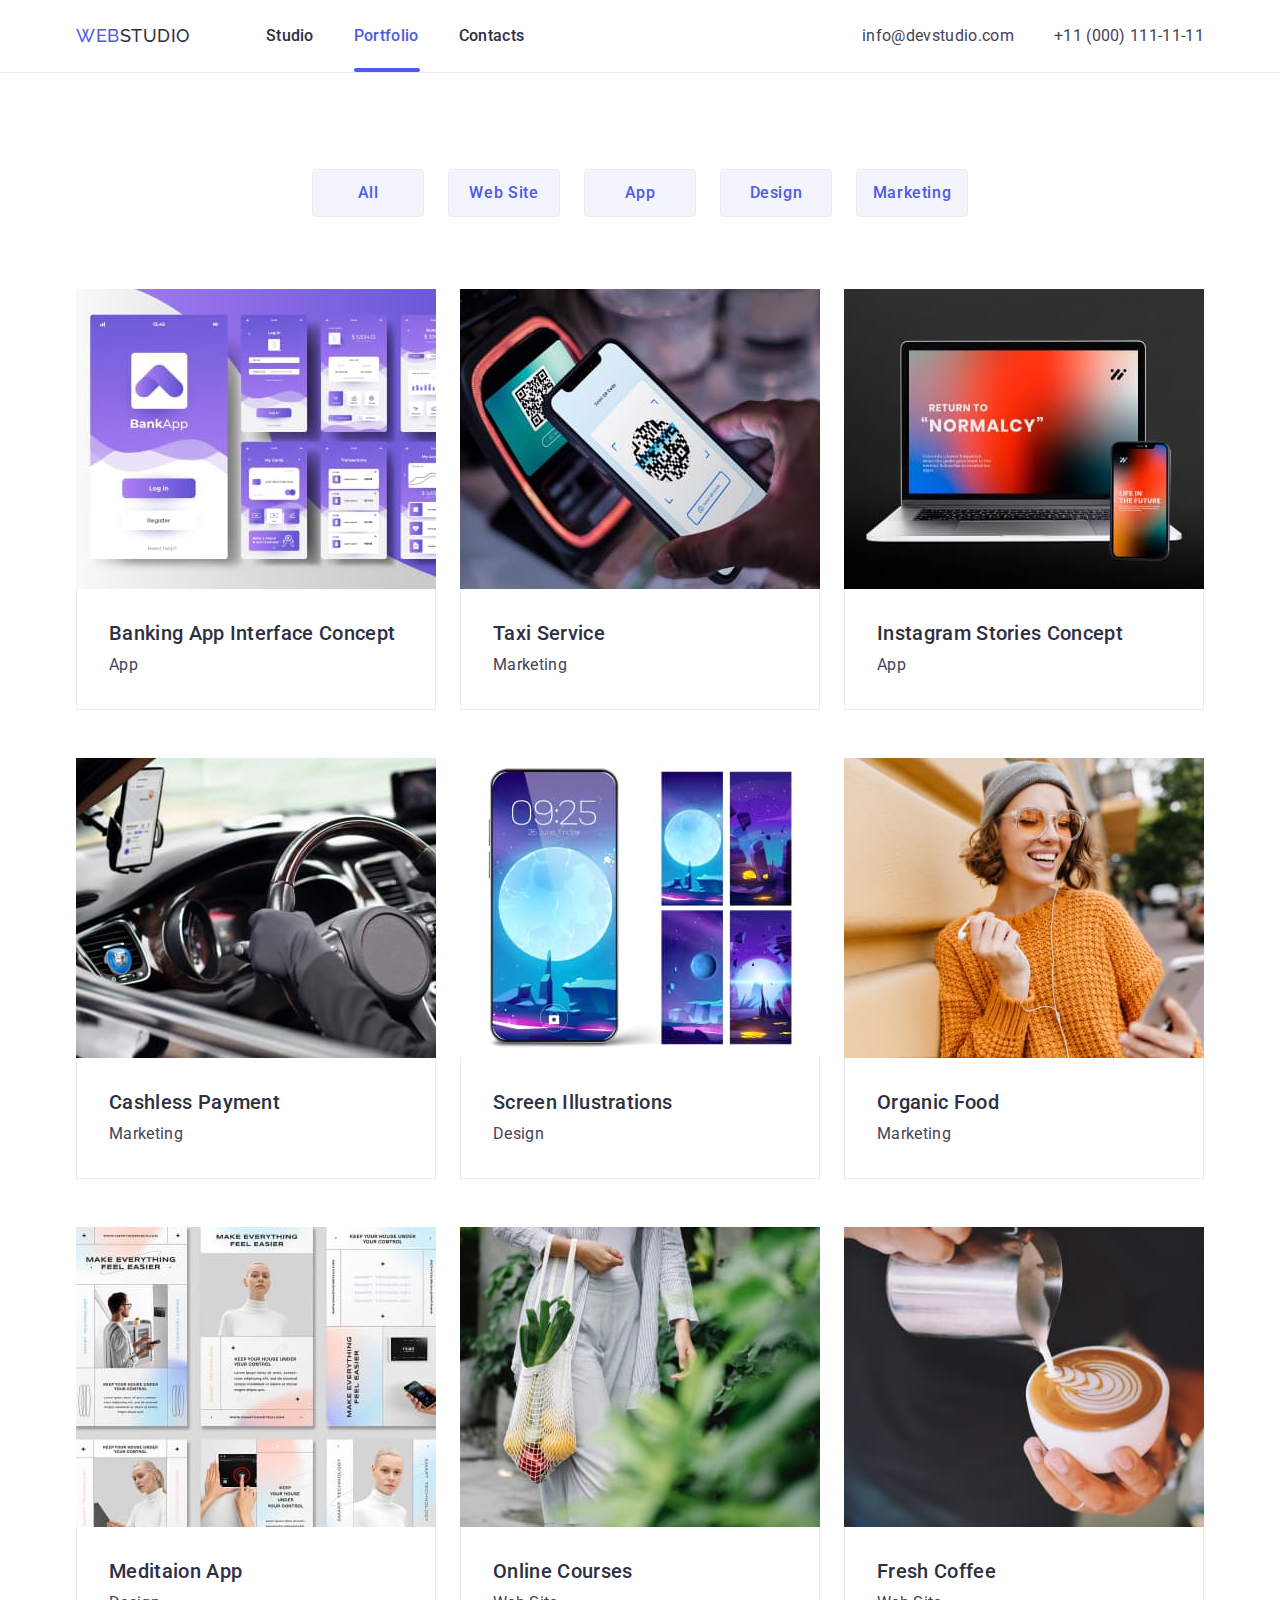
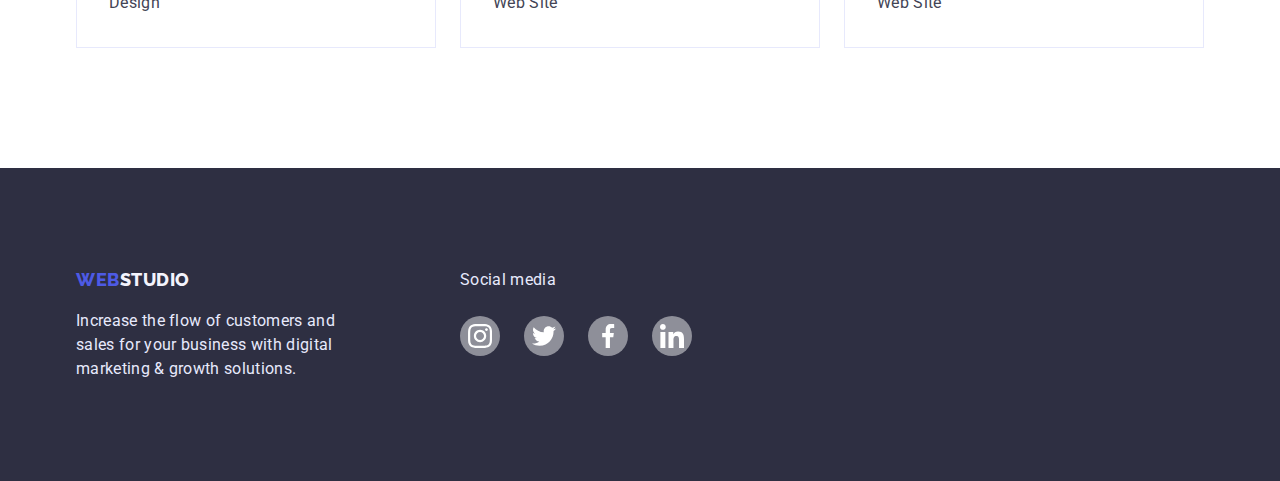
==== portfolio.html @ e722dc57 "Д.з.5" ====
<!DOCTYPE html>
<html lang="en">
  <head>
    <meta charset="UTF-8" />
    <meta http-equiv="X-UA-Compatible" content="IE=edge" />
    <meta name="viewport" content="width=device-width, initial-scale=1.0" />
    <title>WEBSTUDIO</title>
    <link rel="preconnect" href="https://fonts.googleapis.com" />
    <link rel="preconnect" href="https://fonts.gstatic.com" crossorigin />
    <link rel="preconnect" href="https://fonts.googleapis.com" />
    <link rel="preconnect" href="https://fonts.gstatic.com" crossorigin />
    <link
      href="https://fonts.googleapis.com/css2?family=Raleway:wght@800&family=Roboto:wght@400;500;700;900&display=swap"
      rel="stylesheet"
    />
    <link
      rel="stylesheet"
      href="https://cdnjs.cloudflare.com/ajax/libs/modern-normalize/1.0.0/modern-normalize.min.css"
    />
    <link
      rel="stylesheet"
      href="https://cdn.jsdelivr.net/npm/modern-normalize@1.1.0/modern-normalize.min.css"
    />
    <link rel="stylesheet" href="./css/styles.css" />
  </head>
  <body>
    <!-- Шапка сайту -->
    <header class="page-header">
      <!-- Навігація -->
      <div class="container page-header-container">
        <nav class="site-nav">
          <a href="./index.html" class="logo link"
            ><span class="part-logo">Web</span>Studio</a
          >
          <ul class="nav list">
            <li class="nav-item">
              <a class="nav-link link" href="./index.html">Studio</a>
            </li>

            <li class="nav-item">
              <a class="nav-link link portfolio-page" href="./portfolio.html">Portfolio</a>
            </li>

            <li class="nav-item"><a class="link" href="">Contacts</a></li>
          </ul>
        </nav>
        <!-- Котактні данні -->
        <address class="contacts">
          <ul class="cont list">
            <li class="cont-item">
              <a class="cont-link link mail" href="mailto:info@devstudio.com"
                >info@devstudio.com</a
              >
            </li>

            <li class="cont-item">
              <a class="cont-link link" href="tel:+110001111111"
                >+11 (000) 111-11-11</a
              >
            </li>
          </ul>
        </address>
      </div>
    </header>
    <main>
      <!-- Список можливостей -->
      <section class="capability">
        <div class="container">
          <h1 class="ghost">Capability</h1>
          <ul class="cap-list list">
            <li class="cap-filter list-item">
              <button class="filter-button" type="button">All</button>
            </li>

            <li class="cap-filter list-item">
              <button class="filter-button" type="button">Web Site</button>
            </li>

            <li class="cap-filter list-item">
              <button class="filter-button" type="button">App</button>
            </li>

            <li class="cap-filter list-item">
              <button class="filter-button" type="button">Design</button>
            </li>

            <li class="cap-filter list-item">
              <button class="filter-button" type="button">Marketing</button>
            </li>
          </ul>
          
          
          <h2 class="ghost">List-capability</h2>
            <ul class="portfolio-list list">
            <li class="portfolio-item">
              <a class="card-link link" href=""
                ><div class="card-overlay"><img
                  src="./images/portfolio_img/img-1.jpg"
                  alt="Bank blanlk"
                  width="360"
                />
              <p class="overlay">14 Stylish and User-Friendly App Design Concepts · Task Manager App · Calorie Tracker App · Exotic Fruit Ecommerce App · Cloud Storage App</p>
            </div>
                <div class="photo-decor">
                  <h3 class="item-title">Banking App Interface Concept</h3>
                  <p class="text">App</p>
                </div></a
              >
            </li>

            <li class="portfolio-item">
              <a class="card-link link" href=""
                ><div class="card-overlay"><img
                  src="./images/portfolio_img/img-2.jpg"
                  alt="The driver is behind the wheel"
                  width="360"
                />
              <p class="overlay">14 Stylish and User-Friendly App Design Concepts · Task Manager App · Calorie Tracker App · Exotic Fruit Ecommerce App · Cloud Storage App</p>
            </div>
                <div class="photo-decor">
                  <h3 class="item-title">Taxi Service</h3>
                  <p class="text">Marketing</p>
                </div></a
              >
            </li>

            <li class="portfolio-item">
              <a class="card-link link" href=""
                ><div class="card-overlay"><img
                  src="./images/portfolio_img/img-3.jpg"
                  alt="Layouts of social media pages"
                  width="360"
                />
              <p class="overlay">14 Stylish and User-Friendly App Design Concepts · Task Manager App · Calorie Tracker App · Exotic Fruit Ecommerce App · Cloud Storage App</p>
            </div>
                <div class="photo-decor">
                  <h3 class="item-title">Instagram Stories Concept</h3>
                  <p class="text">App</p>
                </div></a
              >
            </li>

            <li class="portfolio-item">
              <a class="card-link link" href=""
                ><div class="card-overlay"><img
                  src="./images/portfolio_img/img-4.jpg"
                  alt="The phone scans the QR code"
                  width="360"
                />
              <p class="overlay">14 Stylish and User-Friendly App Design Concepts · Task Manager App · Calorie Tracker App · Exotic Fruit Ecommerce App · Cloud Storage App</p>
            </div>
                <div class="photo-decor">
                  <h3 class="item-title">Cashless Payment</h3>
                  <p class="text">Marketing</p>
                </div></a
              >
            </li>

            <li class="portfolio-item">
              <a class="card-link link" href=""
                ><div class="card-overlay"><img
                  src="./images/portfolio_img/img-5.jpg"
                  alt="Themes for smartphone"
                  width="360"
                />
              <p class="overlay">14 Stylish and User-Friendly App Design Concepts · Task Manager App · Calorie Tracker App · Exotic Fruit Ecommerce App · Cloud Storage App</p>
            </div>
                <div class="photo-decor">
                  <h3 class="item-title">Screen Illustrations</h3>
                  <p class="text">Design</p>
                </div></a
              >
            </li>

            <li class="portfolio-item">
              <a class="card-link link" href=""
                ><div class="card-overlay"><img
                  src="./images/portfolio_img/img-6.jpg"
                  alt="Woman with vegetables"
                  width="360"
                />
              <p class="overlay">14 Stylish and User-Friendly App Design Concepts · Task Manager App · Calorie Tracker App · Exotic Fruit Ecommerce App · Cloud Storage App</p>
            </div>
                <div class="photo-decor">
                  <h3 class="item-title">Organic Food</h3>
                  <p class="text">Marketing</p>
                </div></a
              >
            </li>

            <li class="portfolio-item">
              <a class="card-link link" href=""
                ><div class="card-overlay"><img
                  src="./images/portfolio_img/img-7.jpg"
                  alt="Smartphone and laptop"
                  width="360"
                />
              <p class="overlay">14 Stylish and User-Friendly App Design Concepts · Task Manager App · Calorie Tracker App · Exotic Fruit Ecommerce App · Cloud Storage App</p>
            </div>
                <div class="photo-decor">
                  <h3 class="item-title">Meditaion App</h3>
                  <p class="text">Design</p>
                </div></a
              >
            </li>

            <li class="portfolio-item">
             <a class="card-link link" href=""
                ><div class="card-overlay"><img
                  src="./images/portfolio_img/img-8.jpg"
                  alt="A woman in headphones and glasses is smilin g"
                  width="360"
                />
              <p class="overlay">14 Stylish and User-Friendly App Design Concepts · Task Manager App · Calorie Tracker App · Exotic Fruit Ecommerce App · Cloud Storage App</p>
            </div> 
                <div class="photo-decor">
                  <h3 class="item-title">Online Courses</h3>
                  <p class="text">Web Site</p>
                </div></a
              >
            </li>

            <li class="portfolio-item">
              <a class="card-link link" href=""
                ><div class="card-overlay"><img
                  src="./images/portfolio_img/img-9.jpg"
                  alt="A cup of coffee"
                  width="360"
                />
              <p class="overlay">14 Stylish and User-Friendly App Design Concepts · Task Manager App · Calorie Tracker App · Exotic Fruit Ecommerce App · Cloud Storage App</p>
            </div>
                <div class="photo-decor">
                  <h3 class="item-title">Fresh Coffee</h3>
                  <p class="text">Web Site</p>
                </div></a
              >
            </li>
          </ul>
        </div>
      </section>
    </main>
    <!-- Підвал -->
    <footer class="page-footer">
      <div class="container footer-conteiner">
        <div class="footer-logo">
          <a href="./index.html" class="logo link"
            ><span class="part-logo">Web</span>Studio</a
          >
          <p class="text-footer">
            Increase the flow of customers and sales for your business with
            digital marketing & growth solutions.
          </p>
        </div>
        <div class="soc-media">
          <p class="soc-media-text">Social media</p>
          <ul class="soc-media-list list">
            <li class="soc-media-item"><a class="cos-media-link" href=""
            ><svg class="soc-icon"  width="24" height="24">
              <use href="./images/icons.svg#instagram"></use></svg
          ></a></li>
            <li class="soc-media-item"><a class="cos-media-link" href=""
            ><svg class="soc-icon" width="24" height="24">
              <use href="./images/icons.svg#twitter"></use></svg
          ></a></li>
            <li class="soc-media-item"><a class="cos-media-link" href=""
            ><svg class="soc-icon" width="24" height="24">
              <use href="./images/icons.svg#facebook"></use></svg
          ></a></li>
            <li class="soc-media-item"><a class="cos-media-link" href=""
            ><svg class="soc-icon" width="24" height="24">
              <use href="./images/icons.svg#linkedin"></use></svg
          ></a></li>
          </ul>
        </div>
      </footer>
  </body>
</html>
---- css/styles.css ----
/*! =========== ЗАГАЛЬНІ СТИЛІ ========== */
*,
*::before,
*::after {
    box-sizing: border-box;
}

h1,
h2,
h3,
h4,
p {
    margin-top: 0;
    margin-bottom: 0;
}

ul,
ol {
    margin-top: 0;
    margin-bottom: 0;
    padding-left: 0;
}

address {
    font-style: normal;
}

button {
    cursor: pointer;
}

img {
    display: block;
}

:root {
    --primery-brand-color: #4D5AE5;
    --pressed-state-color: #404BBF;
    --dark-color: #2E2F42;
    --succes-color: #31D0AA;
    --text-color: #434455;
    --subtle-text-color: #8E8F99;
    --accent-color: #E7E9FC;
    --light-color: #F4F4FD;
    --modal-overlay-color: #2E2F42;
    --hero-background-color: #2E2F42;
    --primery-bcg-color: #FFFFFF;
    --card-set-gap: 24px
}

.list {
    list-style: none;
}

.link {
    text-decoration: none;
}

body {
    background-color: var(--primery-bcg-color);
    color: var(--text-color);
    font-family: 'Roboto', sans-serif;
    font-size: 16px;
    line-height: 1.5;
    letter-spacing: 0.02em;
}

.section-title {
    color: var(--dark-color);
    font-weight: 700;
    font-size: 36px;
    line-height: 1.11;
    text-align: center;
    margin-bottom: 72px;
}

.item-title {
    color: var(--dark-color);
    font-weight: 500;
    font-size: 20px;
    line-height: 1.2;
    margin-bottom: 8px;
}

.container {
    width: 1158px;
    padding-left: 15px;
    padding-right: 15px;
    margin-left: auto;
    margin-right: auto;
}



/**!=========== СТИЛІ ДЛЯ index.html ========== */
/** =========== ШАПКА САЙТУ ========== */

.page-header {
    border-bottom: 1px solid var(--accent-color);
}

.page-header-container,
.site-nav,
.nav,
.cont.list {
    display: flex;
    align-items: center;
}

.page-header-container {
    justify-content: space-between;
    padding-top: var(--card-set-gap);
    padding-bottom: var(--card-set-gap);
}

.mail,
.nav-item:not(:last-child) {
    margin-right: 40px;
}


.logo {
    font-family: 'Raleway', sans-serif;
    color: var(--dark-color);
    text-transform: uppercase;
    font-weight: 800;
    font-size: 18px;
    line-height: 1.33;
    letter-spacing: 0.03em;
    margin-right: 76px;
    transition: color 250ms cubic-bezier(0.4, 0, 0.2, 1);
}

.logo:hover,
.logo:focus {
    color: var(--pressed-state-color);
}

.part-logo {
    color: var(--primery-brand-color);
    transition: color 250ms cubic-bezier(0.4, 0, 0.2, 1);
}

.part-logo:hover,
.part-logo:focus {
    color: var(--dark-color);
}

/* =========== НАВІГАЦІЯ ========== */
.site-nav .link {
    color: var(--dark-color);
    font-weight: 500;
    transition: color 250ms cubic-bezier(0.4, 0, 0.2, 1);
}

.site-nav .link:hover,
.site-nav .link:focus,
.contacts .link:hover,
.contacts .link:focus {
    color: var(--pressed-state-color);
}

.studio-page[href="./index.html"] {
    color: var(--primery-brand-color);
}


.studio-page[href="./index.html"]::after {
    content: "";
    display: block;
    width: 48px;
    height: 4px;
    border-radius: 2px;
    background-color: var(--primery-brand-color);
    position: absolute;
    margin-top: 20px;
}

/* =========== КОНТАКТНІ ДАННІ ========== */
.contacts .link {
    color: var(--text-color);
    transition: color 250ms cubic-bezier(0.4, 0, 0.2, 1);
}


/* !=========== ОСНОВНИЙ КОНТЕНТ ========== */

/** =========== СЕКЦІЯ ГЕРОЙ ========== */
.hero {
    text-align: center;
    background-color: var(--hero-background-color);
    padding-top: 188px;
    padding-bottom: 188px;

    background-image: linear-gradient(rgba(46, 47, 66, 0.7), rgba(46, 47, 66, 0.7)),
        url(../images/people-office.jpg);
    background-size: cover;
    max-width: 1440px;
    margin: 0 auto;
}

.primary-title {
    color: var(--primery-bcg-color);
    font-weight: 700;
    font-size: 56px;
    line-height: 1.071;
    text-align: center;
    margin: 0 auto 48px;
    width: 496px;

}

.order-button {
    display: inline-block;
    padding: 16px 32px;
    min-width: 170px;
    border-radius: 4px;
    background-color: var(--primery-brand-color);
    border: 2px solid transparent;

    text-align: center;
    color: var(--primery-bcg-color);
    font-family: 'Roboto', sans-serif;
    font-weight: 500;
    font-size: 16px;
    line-height: 1.5;

    transition: background-color 250ms cubic-bezier(0.4, 0, 0.2, 1);

}

.order-button:hover,
.order-button:focus {
    background-color: var(--pressed-state-color);
}

/** =========== ПЕРЕЛІК ПЕРЕВАГ ========== */
.section {
    padding-top: 120px;
    padding-bottom: 120px;
}

.preference {
    padding-bottom: 0;
}

.ghost {
    position: absolute;
    width: 1px;
    height: 1px;
    margin: -1px;
    border: 0;
    padding: 0;
    white-space: nowrap;
    clip-path: inset(100%);
    clip: rect(0 0 0 0);
    overflow: hidden;
}

.pref-list {
    display: flex;

}

.pref-item:not(:last-child) {
    margin-right: var(--card-set-gap);
}

.icon {
    display: flex;
    justify-content: center;
    background-color: var(--light-color);
    padding-top: 24px;
    padding-bottom: 24px;
    fill: var(--dark-color);
}

/* .pref-item::before {
    content: "";
    display: block;
    height: 112px;
    background-color: var(--light-color);
    background-size: contain;
    background-repeat: no-repeat;
    background-position: center;
}

.pref-item:nth-child(1)::before {
    background-image: url(../images/icons-ni/icon-antenna.svg);
}

.pref-item:nth-child(2)::before {
    background-image: url(../images/icons-ni/Icon-clock.svg);
}

.pref-item:nth-child(3)::before {
    background-image: url(../images/icons-ni/Icon-pc.svg);
}

.pref-item:nth-child(4)::before {
    background-image: url(../images/icons-ni/Icon-cosmo.svg);
} */

/** =========== НАШІ ПРОЕКТИ ==========  */
.proj-list {
    display: flex;
}

.proj-item:not(:last-child) {
    margin-right: var(--card-set-gap);
}

/** =========== ЧЛЕНИ КОМАНДИ ========== */
.team-list {
    display: flex;
    text-align-last: center;
}

.team-member:not(:last-child) {
    margin-right: var(--card-set-gap);
}

.team {
    background-color: var(--light-color);
}

.team-member {
    box-shadow: 0px 1px 6px rgba(46, 47, 66, 0.08), 0px 1px 1px rgba(46, 47, 66, 0.16), 0px 2px 1px rgba(46, 47, 66, 0.08);
}

.photo-team-decor {
    color: var(--text-color);
    border: 1px solid var(--accent-color);
    border-top: none;
    padding: 32px 16px;
    background-color: var(--primery-bcg-color);
}

.soc-list {
    margin-top: 8px;
    display: flex;
    gap: 24px;
    /* justify-content: center; */
}

.soc-link {
    display: flex;
    width: 40px;
    height: 40px;
    border-radius: 50%;
    background-color: var(--primery-brand-color);
    justify-content: center;
    align-items: center;
    transition: background-color 250ms cubic-bezier(0.4, 0, 0.2, 1);
}

.soc-link:hover,
.soc-link:focus {
    background-color: var(--pressed-state-color);

}

.soc-icon {
    fill: var(--primery-bcg-color);
}

/** =========== Клієнти ========== */
.customers {
    text-align: center;
}

.customers-title {
    font-weight: 700;
    font-size: 36px;
    line-height: 1.11;
}

.customers-list {
    display: flex;
    gap: var(--card-set-gap);
    justify-content: center;
    margin-top: 72px;
}

.customers-link {
    display: block;
    border: 1px solid var(--subtle-text-color);
    border-radius: 4px;
    fill: var(--subtle-text-color);
    padding: 16px 32px;

    transition: fill 250ms cubic-bezier(0.4, 0, 0.2, 1),
        border-color 250ms cubic-bezier(0.4, 0, 0.2, 1);
}

.customers-link:hover,
.customers-link:focus {
    fill: var(--pressed-state-color);
    border-color: var(--pressed-state-color);
}


/*! =========== ПІДВАЛ ========== */
.page-footer {
    background-color: var(--modal-overlay-color);
    color: var(--accent-color);
    padding-top: 100px;
    padding-bottom: 100px;
}

.footer-conteiner {
    display: flex;
}

.page-footer .part-logo,
.page-footer .link {
    transition: color 250ms cubic-bezier(0.4, 0, 0.2, 1);
}

.page-footer .link,
.page-footer .part-logo:hover,
.page-footer .part-logo:focus {
    color: var(--light-color);
}

.page-footer .link:hover,
.page-footer .link:focus {
    color: var(--primery-brand-color);
}

.text-footer {
    margin-top: 16px;
    width: 264px;
}

.soc-media {
    display: inline-block;
    margin-left: 120px;
}

.soc-media-text {
    margin-bottom: 24px;
}

.soc-media-list {
    display: flex;
    gap: 24px;
}


.cos-media-link {
    display: flex;
    width: 40px;
    height: 40px;
    border-radius: 50%;
    background-color: var(--subtle-text-color);
    justify-content: center;
    align-items: center;

    transition: background-color 250ms cubic-bezier(0.4, 0, 0.2, 1);
}

.cos-media-link:hover,
.cos-media-link:focus {
    background-color: var(--succes-color);
}

/* .footer-logo {margin-left: ;} */

/**! =========== СТИЛІ ДЛЯ portfolio.html ========= */
/** ========== Список можливостей ========= */
.portfolio-page[href="./portfolio.html"] {
    color: var(--primery-brand-color);
}

.portfolio-page[href="./portfolio.html"]::after {
    content: "";
    display: block;
    width: 66px;
    height: 4px;
    border-radius: 2px;
    background-color: var(--primery-brand-color);
    position: absolute;
    margin-top: 20px;
}

.capability {
    padding-top: 96px;
    padding-bottom: 120px;
}

.cap-list {
    display: flex;
    margin-bottom: 72px;
    justify-content: center;
}

.cap-filter:not(:last-child) {
    margin-right: var(--card-set-gap);
}

.portfolio-list {
    font-family: 'Roboto', sans-serif;
    font-size: 16px;
    line-height: 1.5;
    letter-spacing: 0.02em;

    display: flex;
    flex-wrap: wrap;
    /* margin-left: calc(-1 * var(--card-set-gap));
    margin-top: calc(-2 * var(--card-set-gap)); */
    row-gap: calc(2*var(--card-set-gap));
    column-gap: var(--card-set-gap);
}

.portfolio-item {
    /* flex-basis: calc(100%/ 3 - var(--card-set-gap)); */
    /* margin-left: var(--card-set-gap);
    margin-top: calc(2 * var(--card-set-gap)); */
    flex-basis: calc(100%-(2*var(--card-set-gap))/3);
    /* flex-basis: calc(100%/3 - var(--card-set-gap)); */

    transition: box-shadow 250ms cubic-bezier(0.4, 0, 0.2, 1);
}

.portfolio-item:hover {
    box-shadow: 0px 1px 6px rgba(46, 47, 66, 0.08), 0px 1px 1px rgba(46, 47, 66, 0.16), 0px 2px 1px rgba(46, 47, 66, 0.08);
}

.photo-decor {
    color: var(--text-color);
    border: 1px solid var(--accent-color);
    border-top: none;
    padding: 32px;
    background-color: var(--primery-bcg-color);
}

.filter-button {
    width: 112px;
    height: 48px;

    background-color: var(--light-color);
    color: var(--primery-brand-color);
    font-family: 'Roboto', sans-serif;
    font-weight: 500;
    font-size: 16px;
    line-height: 1.5;
    letter-spacing: 0.04em;

    border: 1px solid var(--accent-color);
    border-radius: 4px;

    transition: background-color 250ms cubic-bezier(0.4, 0, 0.2, 1),
        color 250ms cubic-bezier(0.4, 0, 0.2, 1),
        box-shadow 250ms cubic-bezier(0.4, 0, 0.2, 1);
}

.filter-button:hover,
.filter-button:focus {
    background-color: var(--pressed-state-color);
    color: var(--primery-bcg-color);
    box-shadow: 0px 3px 1px rgba(0, 0, 0, 0.1), 0px 2px 1px rgba(0, 0, 0, 0.08), 0px 2px 2px rgba(0, 0, 0, 0.12);
}

.card-overlay {
    position: relative;
    overflow: hidden;

}

.overlay {
    font-family: 'Roboto';
    font-size: 16px;
    line-height: 1.5;
    letter-spacing: 0.02em;
    color: var(--light-color);

    padding-top: 40px;
    padding-left: 32px;
    padding-right: 32px;
    background-color: var(--primery-brand-color);

    display: inline-block;
    position: absolute;
    top: 0;
    left: 0;
    width: 100%;
    height: 100%;
    overflow: auto;
    transform: translate(0, 100%);
    transition: transform 250ms cubic-bezier(0.4, 0, 0.2, 1);
}

.card-link:hover .overlay,
.card-link:focus .overlay {
    transform: translate(0, 0);
}

/*! ============ Модальне вікно =========== */
.backdrop {
    position: fixed;
    top: 0;
    left: 0;
    width: 100%;
    height: 100%;
    background-color: rgba(46, 47, 66, 0.4);
    z-index: 150;
    transition: visibility 250ms cubic-bezier(0.4, 0, 0.2, 1),
        opacity 800ms cubic-bezier(0.4, 0, 0.2, 1);
}

.backdrop.is-hidden {
    visibility: hidden;
    opacity: 0;
    pointer-events: none;
}

.modal {
    position: absolute;
    width: 408px;
    height: 576px;
    background-color: #fcfcfc;
    top: 50%;
    left: 50%;
    transform: translate(-50%, -50%);

}

.modal-close {
    position: absolute;
    top: 24px;
    right: 24px;
    display: flex;
    justify-content: center;
    align-items: center;
    width: 24px;
    height: 24px;
    border: 1px solid rgba(0, 0, 0, 0.1);
    border-radius: 50%;
    background-color: #E7E9FC;
    transition: background-color 250ms cubic-bezier(0.4, 0, 0.2, 1);
    transition: fill 250ms cubic-bezier(0.4, 0, 0.2, 1);
}


.modal-close:hover,
.modal-close:focus {
    fill: var(--primery-bcg-color);
    background-color: var(--pressed-state-color);
}
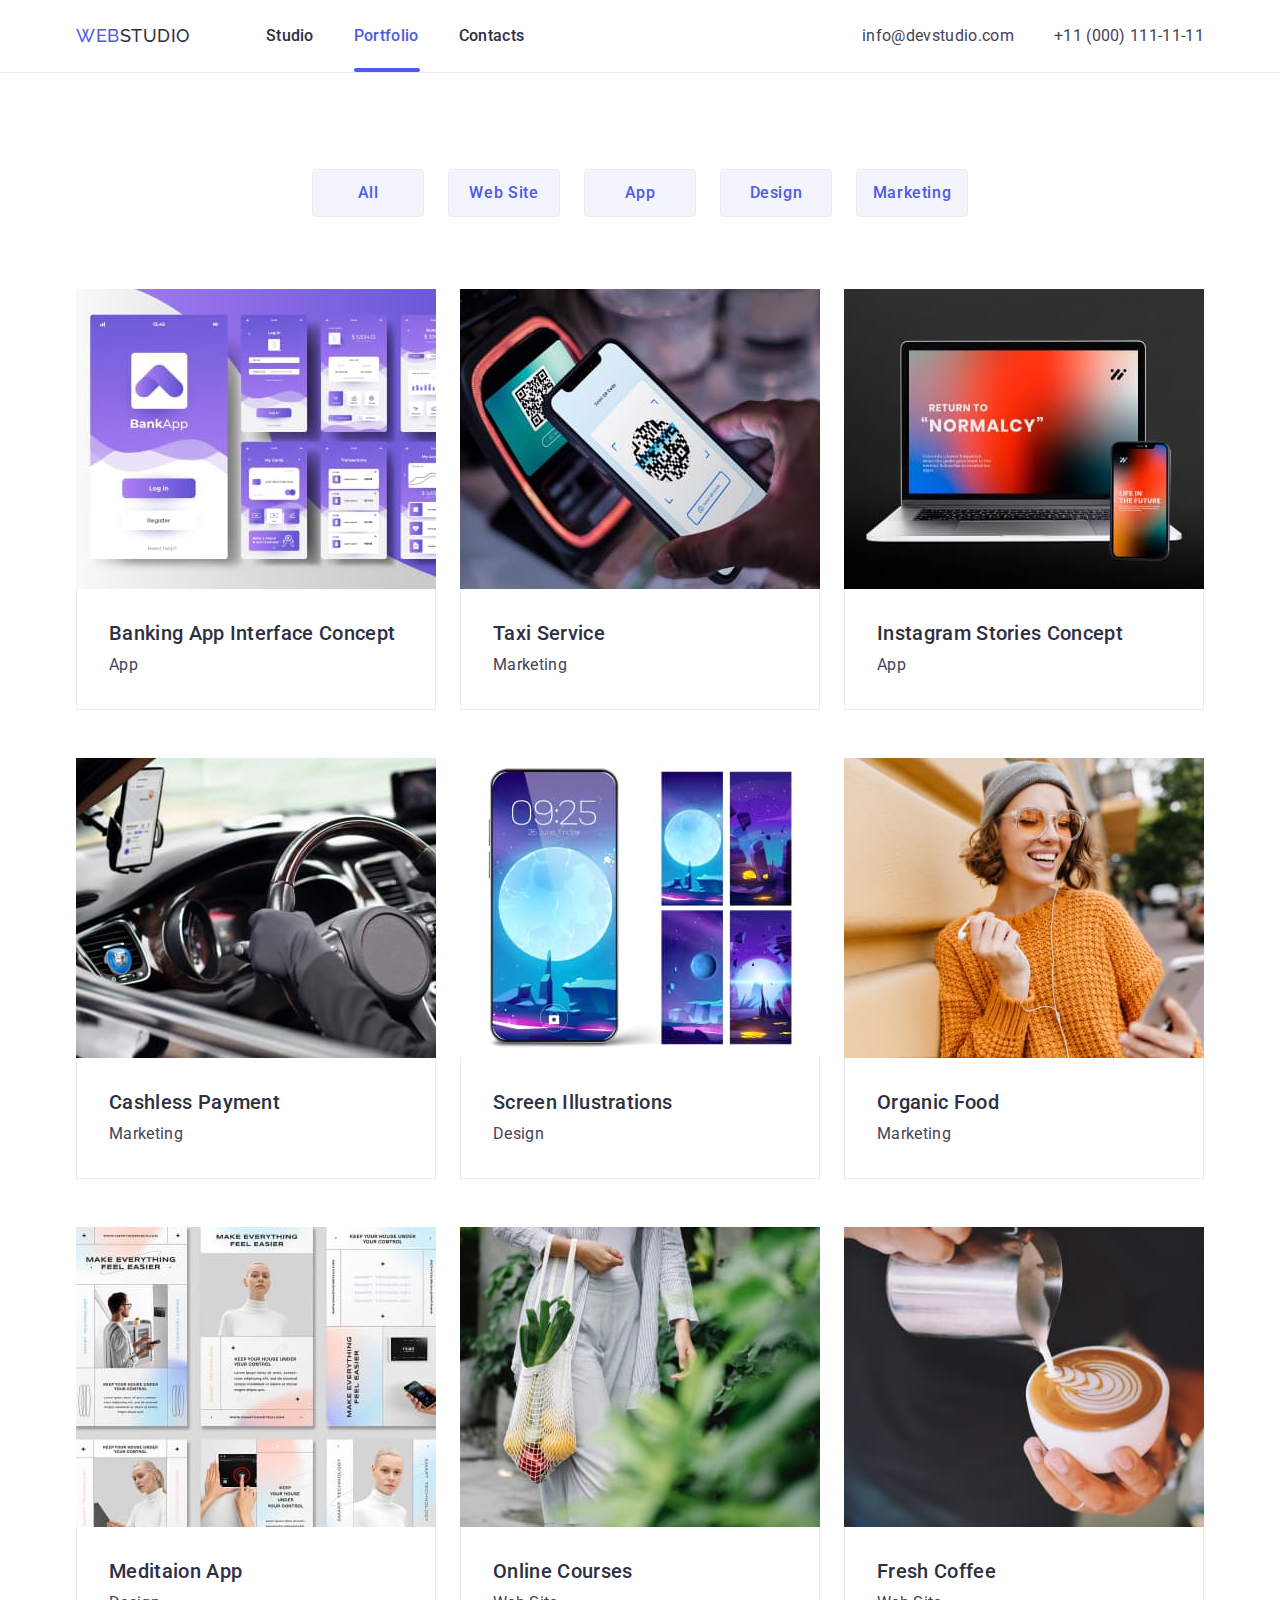
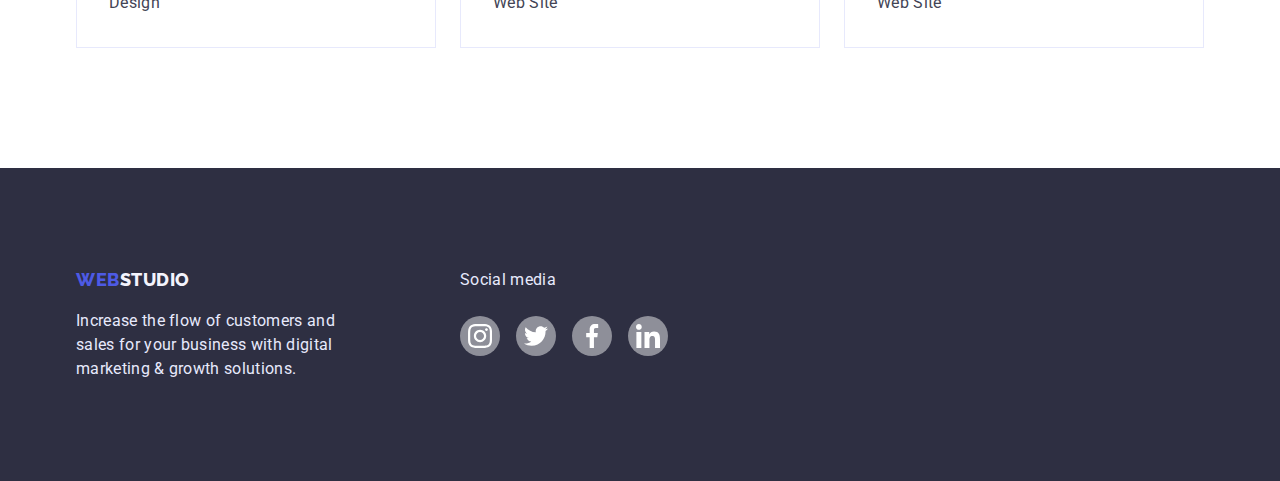
==== commit b3e73e87: "д.з.5.3" ====
--- a/portfolio.html
+++ b/portfolio.html
@@ -38,7 +38,9 @@
             </li>
 
             <li class="nav-item">
-              <a class="nav-link link portfolio-page" href="./portfolio.html">Portfolio</a>
+              <a class="nav-link link portfolio-page" href="./portfolio.html"
+                >Portfolio</a
+              >
             </li>
 
             <li class="nav-item"><a class="link" href="">Contacts</a></li>
@@ -88,19 +90,23 @@
               <button class="filter-button" type="button">Marketing</button>
             </li>
           </ul>
-          
-          
+
           <h2 class="ghost">List-capability</h2>
-            <ul class="portfolio-list list">
-            <li class="portfolio-item">
-              <a class="card-link link" href=""
-                ><div class="card-overlay"><img
-                  src="./images/portfolio_img/img-1.jpg"
-                  alt="Bank blanlk"
-                  width="360"
-                />
-              <p class="overlay">14 Stylish and User-Friendly App Design Concepts · Task Manager App · Calorie Tracker App · Exotic Fruit Ecommerce App · Cloud Storage App</p>
-            </div>
+          <ul class="portfolio-list list">
+            <li class="portfolio-item">
+              <a class="card-link link" href=""
+                ><div class="card-overlay">
+                  <img
+                    src="./images/portfolio_img/img-1.jpg"
+                    alt="Bank blanlk"
+                    width="360"
+                  />
+                  <p class="overlay">
+                    14 Stylish and User-Friendly App Design Concepts · Task
+                    Manager App · Calorie Tracker App · Exotic Fruit Ecommerce
+                    App · Cloud Storage App
+                  </p>
+                </div>
                 <div class="photo-decor">
                   <h3 class="item-title">Banking App Interface Concept</h3>
                   <p class="text">App</p>
@@ -110,13 +116,18 @@
 
             <li class="portfolio-item">
               <a class="card-link link" href=""
-                ><div class="card-overlay"><img
-                  src="./images/portfolio_img/img-2.jpg"
-                  alt="The driver is behind the wheel"
-                  width="360"
-                />
-              <p class="overlay">14 Stylish and User-Friendly App Design Concepts · Task Manager App · Calorie Tracker App · Exotic Fruit Ecommerce App · Cloud Storage App</p>
-            </div>
+                ><div class="card-overlay">
+                  <img
+                    src="./images/portfolio_img/img-2.jpg"
+                    alt="The driver is behind the wheel"
+                    width="360"
+                  />
+                  <p class="overlay">
+                    14 Stylish and User-Friendly App Design Concepts · Task
+                    Manager App · Calorie Tracker App · Exotic Fruit Ecommerce
+                    App · Cloud Storage App
+                  </p>
+                </div>
                 <div class="photo-decor">
                   <h3 class="item-title">Taxi Service</h3>
                   <p class="text">Marketing</p>
@@ -126,13 +137,18 @@
 
             <li class="portfolio-item">
               <a class="card-link link" href=""
-                ><div class="card-overlay"><img
-                  src="./images/portfolio_img/img-3.jpg"
-                  alt="Layouts of social media pages"
-                  width="360"
-                />
-              <p class="overlay">14 Stylish and User-Friendly App Design Concepts · Task Manager App · Calorie Tracker App · Exotic Fruit Ecommerce App · Cloud Storage App</p>
-            </div>
+                ><div class="card-overlay">
+                  <img
+                    src="./images/portfolio_img/img-3.jpg"
+                    alt="Layouts of social media pages"
+                    width="360"
+                  />
+                  <p class="overlay">
+                    14 Stylish and User-Friendly App Design Concepts · Task
+                    Manager App · Calorie Tracker App · Exotic Fruit Ecommerce
+                    App · Cloud Storage App
+                  </p>
+                </div>
                 <div class="photo-decor">
                   <h3 class="item-title">Instagram Stories Concept</h3>
                   <p class="text">App</p>
@@ -142,13 +158,18 @@
 
             <li class="portfolio-item">
               <a class="card-link link" href=""
-                ><div class="card-overlay"><img
-                  src="./images/portfolio_img/img-4.jpg"
-                  alt="The phone scans the QR code"
-                  width="360"
-                />
-              <p class="overlay">14 Stylish and User-Friendly App Design Concepts · Task Manager App · Calorie Tracker App · Exotic Fruit Ecommerce App · Cloud Storage App</p>
-            </div>
+                ><div class="card-overlay">
+                  <img
+                    src="./images/portfolio_img/img-4.jpg"
+                    alt="The phone scans the QR code"
+                    width="360"
+                  />
+                  <p class="overlay">
+                    14 Stylish and User-Friendly App Design Concepts · Task
+                    Manager App · Calorie Tracker App · Exotic Fruit Ecommerce
+                    App · Cloud Storage App
+                  </p>
+                </div>
                 <div class="photo-decor">
                   <h3 class="item-title">Cashless Payment</h3>
                   <p class="text">Marketing</p>
@@ -158,13 +179,18 @@
 
             <li class="portfolio-item">
               <a class="card-link link" href=""
-                ><div class="card-overlay"><img
-                  src="./images/portfolio_img/img-5.jpg"
-                  alt="Themes for smartphone"
-                  width="360"
-                />
-              <p class="overlay">14 Stylish and User-Friendly App Design Concepts · Task Manager App · Calorie Tracker App · Exotic Fruit Ecommerce App · Cloud Storage App</p>
-            </div>
+                ><div class="card-overlay">
+                  <img
+                    src="./images/portfolio_img/img-5.jpg"
+                    alt="Themes for smartphone"
+                    width="360"
+                  />
+                  <p class="overlay">
+                    14 Stylish and User-Friendly App Design Concepts · Task
+                    Manager App · Calorie Tracker App · Exotic Fruit Ecommerce
+                    App · Cloud Storage App
+                  </p>
+                </div>
                 <div class="photo-decor">
                   <h3 class="item-title">Screen Illustrations</h3>
                   <p class="text">Design</p>
@@ -174,13 +200,18 @@
 
             <li class="portfolio-item">
               <a class="card-link link" href=""
-                ><div class="card-overlay"><img
-                  src="./images/portfolio_img/img-6.jpg"
-                  alt="Woman with vegetables"
-                  width="360"
-                />
-              <p class="overlay">14 Stylish and User-Friendly App Design Concepts · Task Manager App · Calorie Tracker App · Exotic Fruit Ecommerce App · Cloud Storage App</p>
-            </div>
+                ><div class="card-overlay">
+                  <img
+                    src="./images/portfolio_img/img-6.jpg"
+                    alt="Woman with vegetables"
+                    width="360"
+                  />
+                  <p class="overlay">
+                    14 Stylish and User-Friendly App Design Concepts · Task
+                    Manager App · Calorie Tracker App · Exotic Fruit Ecommerce
+                    App · Cloud Storage App
+                  </p>
+                </div>
                 <div class="photo-decor">
                   <h3 class="item-title">Organic Food</h3>
                   <p class="text">Marketing</p>
@@ -190,13 +221,18 @@
 
             <li class="portfolio-item">
               <a class="card-link link" href=""
-                ><div class="card-overlay"><img
-                  src="./images/portfolio_img/img-7.jpg"
-                  alt="Smartphone and laptop"
-                  width="360"
-                />
-              <p class="overlay">14 Stylish and User-Friendly App Design Concepts · Task Manager App · Calorie Tracker App · Exotic Fruit Ecommerce App · Cloud Storage App</p>
-            </div>
+                ><div class="card-overlay">
+                  <img
+                    src="./images/portfolio_img/img-7.jpg"
+                    alt="Smartphone and laptop"
+                    width="360"
+                  />
+                  <p class="overlay">
+                    14 Stylish and User-Friendly App Design Concepts · Task
+                    Manager App · Calorie Tracker App · Exotic Fruit Ecommerce
+                    App · Cloud Storage App
+                  </p>
+                </div>
                 <div class="photo-decor">
                   <h3 class="item-title">Meditaion App</h3>
                   <p class="text">Design</p>
@@ -205,14 +241,19 @@
             </li>
 
             <li class="portfolio-item">
-             <a class="card-link link" href=""
-                ><div class="card-overlay"><img
-                  src="./images/portfolio_img/img-8.jpg"
-                  alt="A woman in headphones and glasses is smilin g"
-                  width="360"
-                />
-              <p class="overlay">14 Stylish and User-Friendly App Design Concepts · Task Manager App · Calorie Tracker App · Exotic Fruit Ecommerce App · Cloud Storage App</p>
-            </div> 
+              <a class="card-link link" href=""
+                ><div class="card-overlay">
+                  <img
+                    src="./images/portfolio_img/img-8.jpg"
+                    alt="A woman in headphones and glasses is smilin g"
+                    width="360"
+                  />
+                  <p class="overlay">
+                    14 Stylish and User-Friendly App Design Concepts · Task
+                    Manager App · Calorie Tracker App · Exotic Fruit Ecommerce
+                    App · Cloud Storage App
+                  </p>
+                </div>
                 <div class="photo-decor">
                   <h3 class="item-title">Online Courses</h3>
                   <p class="text">Web Site</p>
@@ -222,13 +263,18 @@
 
             <li class="portfolio-item">
               <a class="card-link link" href=""
-                ><div class="card-overlay"><img
-                  src="./images/portfolio_img/img-9.jpg"
-                  alt="A cup of coffee"
-                  width="360"
-                />
-              <p class="overlay">14 Stylish and User-Friendly App Design Concepts · Task Manager App · Calorie Tracker App · Exotic Fruit Ecommerce App · Cloud Storage App</p>
-            </div>
+                ><div class="card-overlay">
+                  <img
+                    src="./images/portfolio_img/img-9.jpg"
+                    alt="A cup of coffee"
+                    width="360"
+                  />
+                  <p class="overlay">
+                    14 Stylish and User-Friendly App Design Concepts · Task
+                    Manager App · Calorie Tracker App · Exotic Fruit Ecommerce
+                    App · Cloud Storage App
+                  </p>
+                </div>
                 <div class="photo-decor">
                   <h3 class="item-title">Fresh Coffee</h3>
                   <p class="text">Web Site</p>
@@ -254,24 +300,33 @@
         <div class="soc-media">
           <p class="soc-media-text">Social media</p>
           <ul class="soc-media-list list">
-            <li class="soc-media-item"><a class="cos-media-link" href=""
-            ><svg class="soc-icon"  width="24" height="24">
-              <use href="./images/icons.svg#instagram"></use></svg
-          ></a></li>
-            <li class="soc-media-item"><a class="cos-media-link" href=""
-            ><svg class="soc-icon" width="24" height="24">
-              <use href="./images/icons.svg#twitter"></use></svg
-          ></a></li>
-            <li class="soc-media-item"><a class="cos-media-link" href=""
-            ><svg class="soc-icon" width="24" height="24">
-              <use href="./images/icons.svg#facebook"></use></svg
-          ></a></li>
-            <li class="soc-media-item"><a class="cos-media-link" href=""
-            ><svg class="soc-icon" width="24" height="24">
-              <use href="./images/icons.svg#linkedin"></use></svg
-          ></a></li>
+            <li class="soc-media-item">
+              <a class="cos-media-link" href=""
+                ><svg class="soc-icon" width="24" height="24">
+                  <use href="./images/icons.svg#instagram"></use></svg
+              ></a>
+            </li>
+            <li class="soc-media-item">
+              <a class="cos-media-link" href=""
+                ><svg class="soc-icon" width="24" height="24">
+                  <use href="./images/icons.svg#twitter"></use></svg
+              ></a>
+            </li>
+            <li class="soc-media-item">
+              <a class="cos-media-link" href=""
+                ><svg class="soc-icon" width="24" height="24">
+                  <use href="./images/icons.svg#facebook"></use></svg
+              ></a>
+            </li>
+            <li class="soc-media-item">
+              <a class="cos-media-link" href=""
+                ><svg class="soc-icon" width="24" height="24">
+                  <use href="./images/icons.svg#linkedin"></use></svg
+              ></a>
+            </li>
           </ul>
         </div>
-      </footer>
+      </div>
+    </footer>
   </body>
 </html>
--- a/css/styles.css
+++ b/css/styles.css
@@ -166,13 +166,13 @@
 
 
 .studio-page[href="./index.html"]::after {
+    position: absolute;
     content: "";
     display: block;
     width: 48px;
     height: 4px;
     border-radius: 2px;
     background-color: var(--primery-brand-color);
-    position: absolute;
     margin-top: 20px;
 }
 
@@ -444,7 +444,7 @@
 
 .soc-media-list {
     display: flex;
-    gap: 24px;
+    gap: 16px;
 }
 
 
@@ -474,13 +474,13 @@
 }
 
 .portfolio-page[href="./portfolio.html"]::after {
+    position: absolute;
     content: "";
     display: block;
     width: 66px;
     height: 4px;
     border-radius: 2px;
     background-color: var(--primery-brand-color);
-    position: absolute;
     margin-top: 20px;
 }
 
@@ -569,17 +569,6 @@
 }
 
 .overlay {
-    font-family: 'Roboto';
-    font-size: 16px;
-    line-height: 1.5;
-    letter-spacing: 0.02em;
-    color: var(--light-color);
-
-    padding-top: 40px;
-    padding-left: 32px;
-    padding-right: 32px;
-    background-color: var(--primery-brand-color);
-
     display: inline-block;
     position: absolute;
     top: 0;
@@ -589,6 +578,18 @@
     overflow: auto;
     transform: translate(0, 100%);
     transition: transform 250ms cubic-bezier(0.4, 0, 0.2, 1);
+
+    padding-top: 40px;
+    padding-left: 32px;
+    padding-right: 32px;
+    background-color: var(--primery-brand-color);
+
+    font-family: 'Roboto';
+    font-size: 16px;
+    line-height: 1.5;
+    letter-spacing: 0.02em;
+    color: var(--light-color);
+
 }
 
 .card-link:hover .overlay,
@@ -607,7 +608,9 @@
     z-index: 150;
     transition: visibility 250ms cubic-bezier(0.4, 0, 0.2, 1),
         opacity 800ms cubic-bezier(0.4, 0, 0.2, 1);
-}
+
+}
+
 
 .backdrop.is-hidden {
     visibility: hidden;
@@ -623,8 +626,12 @@
     top: 50%;
     left: 50%;
     transform: translate(-50%, -50%);
-
-}
+    /* transition: translate 800ms linear, */
+}
+
+/* .is-hidden>.modal {
+    transform: translate(0, 0);
+} */
 
 .modal-close {
     position: absolute;
